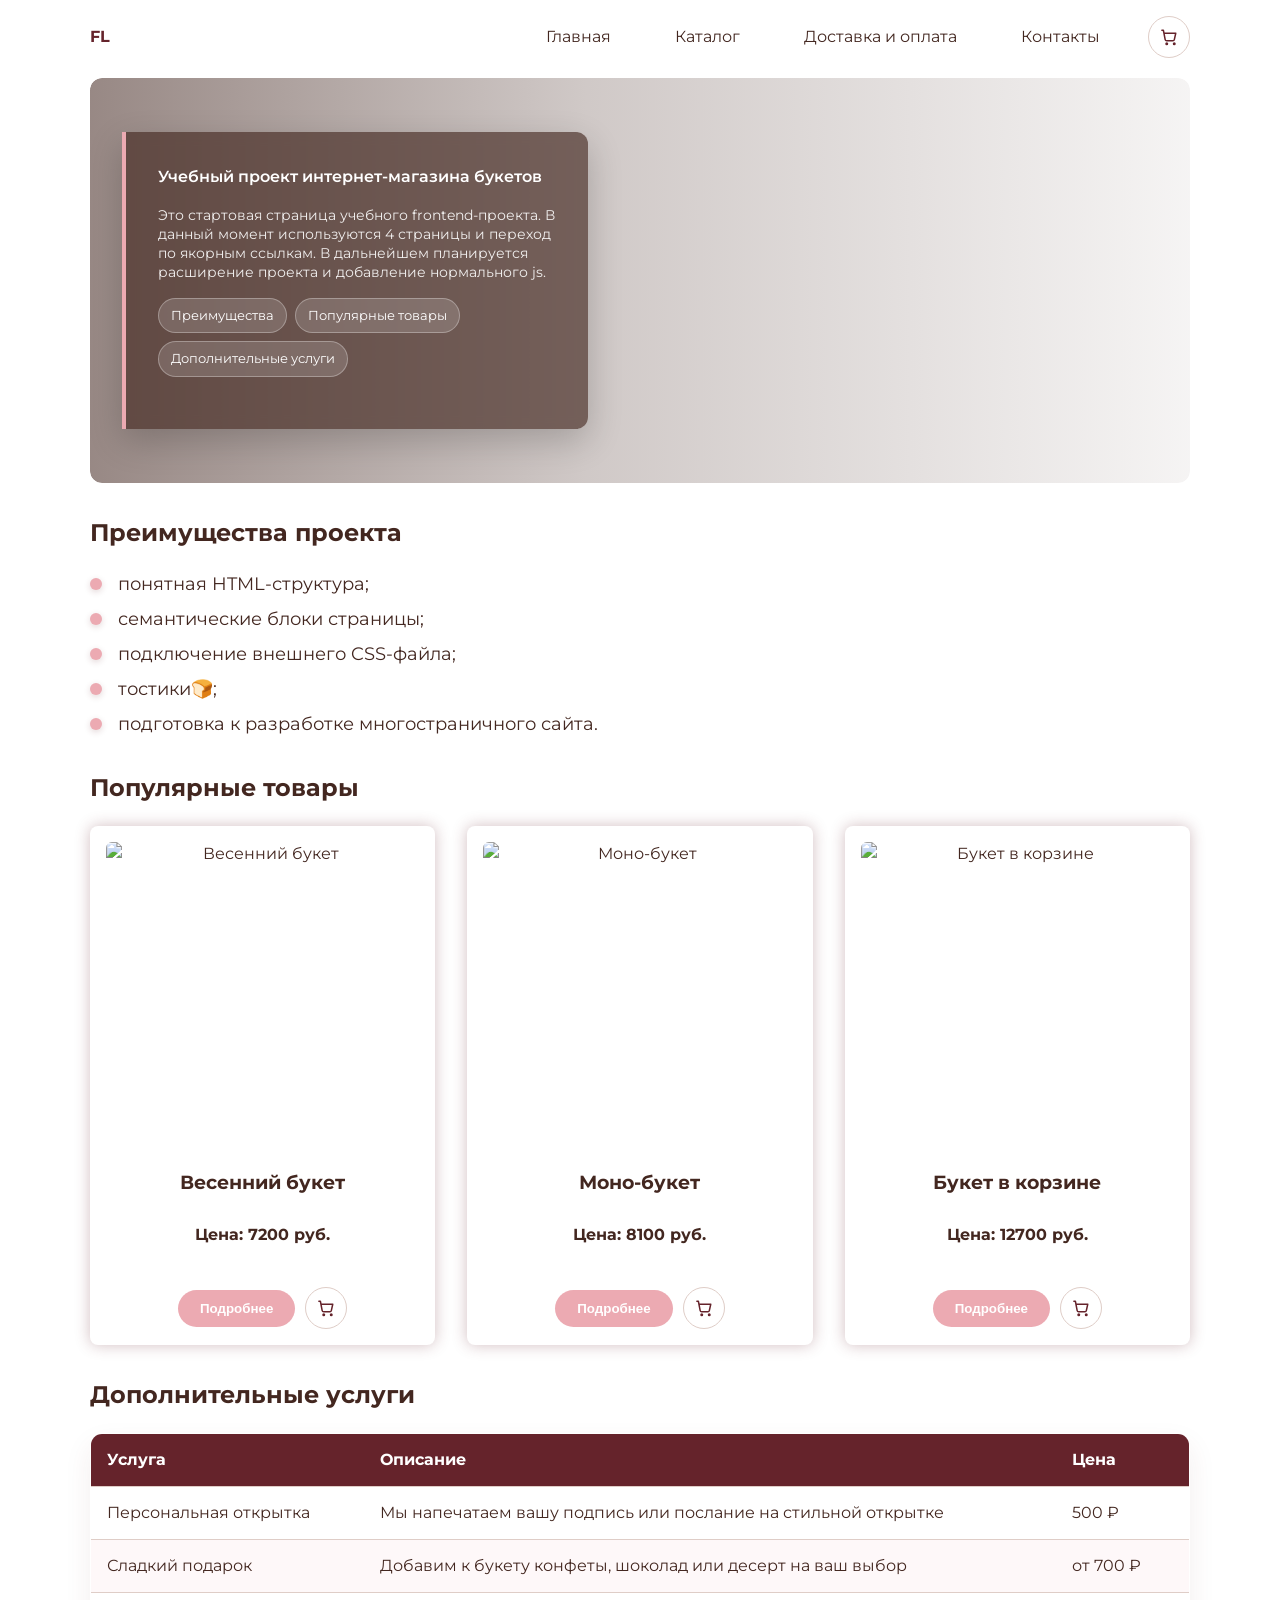
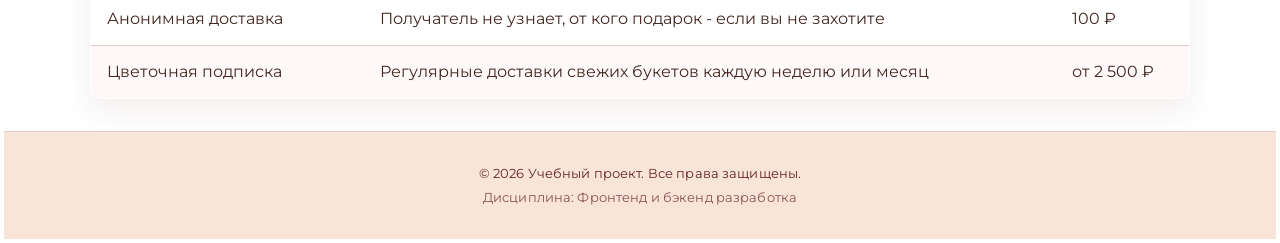
==== index.html @ 97a31118 "основа" ====
<!DOCTYPE html>
<html lang="ru">
  <head>
    <meta charset="UTF-8" />
    <meta name="viewport" content="width=device-width, initial-scale=1.0" />
    <title>Учебный интернет-магазин цветов</title>
    <link href="https://fonts.googleapis.com/css2?family=Montserrat:wght@300;400;700&display=swap" rel="stylesheet" />
    <link rel="stylesheet" href="css/style.css" />
    <link rel="stylesheet" href="css/responsive.css">
    <link rel="icon" href="images/icon.png" type="image/png" />
    <script src="js/main.js" defer></script>
    <meta property="og:type" content="website" />
    <meta property="og:title" content="Учебный интернет-магазин цветов" />
    <meta property="og:description" content="Учебный frontend-проект интернет-магазина цветов." />
    <meta property="og:image" content="https://menvika.github.io/kr1-html-css-shop/images/сatalog.jpg" />
    <meta name="viewport" content="width=device-width, initial-scale=1.0">
  </head>
  <body>
    <svg class="icon-sprite" aria-hidden="true" focusable="false" style="display: none">
      <symbol id="icon-cart" viewBox="0 0 24 24" fill="none" stroke="currentColor" stroke-width="2" stroke-linecap="round" stroke-linejoin="round">
        <circle cx="9" cy="21" r="1"></circle>
        <circle cx="19" cy="21" r="1"></circle>
        <path d="M2.5 3h2l2.4 12.4a2 2 0 0 0 2 1.6h8.2a2 2 0 0 0 2-1.6L21 7H6"></path>
      </symbol>
    </svg>
    <header>
      <div class="site-header">
        <nav class="site-nav" aria-label="Основная навигация">
          <a class="site-logo" href="index.html">FL</a>
          <ul class="site-nav__list">
            <li><a href="index.html">Главная</a></li>
            <li><a href="catalog.html">Каталог</a></li>
            <li><a href="dostav.html">Доставка и оплата</a></li>
            <li><a href="contacts.html">Контакты</a></li>
            <li>
              <button class="cart-button" type="button" id="header-basket" aria-label="Корзина">
                <svg viewBox="0 0 24 24" aria-hidden="true"><use href="#icon-cart"></use></svg>
              </button>
            </li>
          </ul>
        </nav>
      </div>
    </header>
    <main>
      <section class="hero">
        <section class="hero-image">
          <div class="hero-content">
            <div class="hero-desc">
              <h1 class="hero-title">Учебный проект интернет-магазина букетов</h1>
              <p>
                Это стартовая страница учебного frontend-проекта. В данный момент
                используются 4 страницы и переход по якорным ссылкам. В
                дальнейшем планируется расширение проекта и добавление нормального
                js.
              </p>
            </div>

            <nav class="hero-links">
              <ul>
                <li><a href="index.html#advantages">Преимущества</a></li>
                <li><a href="index.html#popular">Популярные товары</a></li>
                <li><a href="index.html#dopoln">Дополнительные услуги</a></li>
              </ul>
            </nav>
          </div>
        </section>
      </section>

      <section class="section" id="advantages">
        <h2>Преимущества проекта</h2>

        <ul class="advantages-list">
          <li>понятная HTML-структура;</li>
          <li>семантические блоки страницы;</li>
          <li>подключение внешнего CSS-файла;</li>
          <li>тостики🍞;</li>
          <li>подготовка к разработке многостраничного сайта.</li>
        </ul>
      </section>

      <section class="section" id="popular">
        <h2>Популярные товары</h2>

        <div class="products-grid">
          <article class="product-card">
            <img src="images/fl1.jpg" class="product-card__image" alt="Весенний букет" />
            <h3>Весенний букет</h3>
            <p class="product-price">Цена: 7200 руб.</p>
            <div class="product-card__actions"> 
              <button class="button product-card__button" type="button" data-product="Весенний букет"> Подробнее </button> 
              <button class="cart-button" type="button" aria-label="Корзина">
                <svg viewBox="0 0 24 24" aria-hidden="true"><use href="#icon-cart"></use></svg>
              </button>
            </div>
          </article>

          <article class="product-card">
            <img src="images/fl2.jpg" class="product-card__image" alt="Моно-букет" />
            <h3>Моно-букет</h3>
            <p class="product-price">Цена: 8100 руб.</p>
            <div class="product-card__actions"> 
              <button class="button product-card__button" type="button" data-product="Моно-букет"> Подробнее </button> 
             <button class="cart-button" type="button" aria-label="Корзина">
                <svg viewBox="0 0 24 24" aria-hidden="true"><use href="#icon-cart"></use></svg>
              </button>
            </div>
          </article>

          <article class="product-card">
            <img src="images/fl3.jpg" class="product-card__image" alt="Букет в корзине" />
            <h3>Букет в корзине</h3>
            <p class="product-price">Цена: 12700 руб.</p>
            <div class="product-card__actions"> 
              <button class="button product-card__button" type="button" data-product="Букет в корзине"> Подробнее </button> 
              <button class="cart-button" type="button" aria-label="Корзина">
                <svg viewBox="0 0 24 24" aria-hidden="true"><use href="#icon-cart"></use></svg>
              </button>
            </div>
          </article>
        </div>
      </section>

      <div class="toast" id="toast" role="status" aria-live="polite">
        <img class="toast__image" src="images/cat_toast1.gif" alt="">
        <span class="toast__text" id="toast-text"></span>
      </div>

      <section id="dopoln" class="section">
        <h2>Дополнительные услуги</h2>

        <table class="services-table">
          <thead>
            <tr>
              <th>Услуга</th>
              <th>Описание</th>
              <th>Цена</th>
            </tr>
          </thead>

          <tbody>
            <tr>
              <td>Персональная открытка</td>
              <td>Мы напечатаем вашу подпись или послание на стильной открытке</td>
              <td>500 ₽</td>
            </tr>

            <tr>
              <td>Сладкий подарок</td>
              <td>Добавим к букету конфеты, шоколад или десерт на ваш выбор</td>
              <td>от 700 ₽</td>
            </tr>

            <tr>
              <td>Анонимная доставка</td>
              <td>Получатель не узнает, от кого подарок - если вы не захотите</td>
              <td>100 ₽</td>
            </tr>

            <tr>
              <td>Цветочная подписка</td>
              <td>Регулярные доставки свежих букетов каждую неделю или месяц</td>
              <td>от 2 500 ₽</td>
            </tr>
          </tbody>
        </table>
      </section>

      <footer>
        <p>&copy; 2026 Учебный проект. Все права защищены.</p>
        <p>Дисциплина: Фронтенд и бэкенд разработка</p>
      </footer>
    </main>
  </body>
</html>
---- css/style.css ----
/* ===============================
   1. Переменные проекта
   =============================== */

:root {
  /* Основные цвета проекта */
  --color-bg: #ffffff;
  --color-text: #432720;
  --color-black: #000000;
  --color-primary: #ecaab2;
  --color-primary-dark: #65232b;
  --color-border: #dfcdc7;
  --color-surface: #ffffff;
  --color-surface-accent: #eef5ff;
  --color-danger: #7e212c;
  --color-success: #4cab60;
  --color-success-bg: #eefaf0;
  --color-white: #ffffff;
  --color-ivory: #f8e5d7;

  /* Отступы */
  --space-xs: 4px;
  --space-sm: 8px;
  --space-md: 16px;
  --space-lg: 24px;
  --space-xl: 32px;

  /* Скругления */
  --radius-sm: 6px;
  --radius-md: 8px;
  --radius-lg: 12px;

  /* Размеры */
  --container-width: 1100px;
  --icon-button-size: 42px;
  --icon-size: 18px;
  --product-image-height: 300px;
  --product-image-height-md: 180px;
  --product-image-height-sm: 160px;
  --toast-image-size: 40px;
  --toast-padding: 10px 20px 10px 10px;
  --gap-sm: 10px;
  --dialog-pop-translate: 10px;
  --shadow-xl: 0 10px 30px rgba(0, 0, 0, 0.2);
}


/* ===============================
   2. Базовые стили
   =============================== */

* {
  box-sizing: border-box;
}

body {
  margin: 0;
  font-family: 'Montserrat', system-ui, -apple-system, 'Segoe UI', Roboto,
    'Helvetica Neue', Arial, sans-serif;
  line-height: 1.5;
  color: var(--color-text);
  background-color: var(--color-bg);
}

html {
  scroll-behavior: smooth;
}


/* ===============================
   3. Общие элементы интерфейса
   =============================== */

a {
  color: var(--color-primary);
}

a:hover {
  color: var(--color-primary-dark);
}

a:focus-visible {
  outline: 2px solid var(--color-primary);
  outline-offset: 3px;
}


/* ===============================
   4. Шапка сайта
   =============================== */

header,
footer {
  padding: var(--space-md);
}

header {
  background-color: var(--color-surface);
}

footer {
  margin-top: var(--space-xl);
  padding: var(--space-xl) var(--space-md);
  background-color: var(--color-ivory);
  border-top: 1px solid var(--color-border);
  text-align: center;
}

footer p {
  margin: 0 0 var(--space-xs);
  font-size: 13px;
  color: var(--color-primary-dark);
  letter-spacing: 0.01em;
}

footer p:last-child {
  margin-bottom: 0;
  opacity: 0.75;
}

.site-header {
  max-width: var(--container-width);
  margin: 0 auto;
}

.site-nav {
  display: flex;
  align-items: center;
  justify-content: space-between;
  gap: var(--space-lg);
}

.site-logo {
  display: inline-flex;
  align-items: center;
  font-weight: bold;
  text-decoration: none;
  color: var(--color-primary-dark);
  float: none;
}

.site-nav__list {
  display: flex;
  flex-wrap: wrap;
  justify-content: flex-end;
  align-items: center;
  gap: var(--space-xl);
  padding: 0;
  margin: 0;
  list-style: none;
}

.site-nav__list a {
  display: inline-block;
  padding: var(--space-sm) var(--space-md);
  color: var(--color-text);
  text-decoration: none;
  border-radius: var(--radius-sm);
}

.site-nav__list a:hover {
  color: var(--color-primary-dark);
  background-color: var(--color-white);
}

.site-nav__list li {
  display: flex;
  align-items: center;
}

.cart-button {
  flex-shrink: 0;
  display: inline-flex;
  align-items: center;
  justify-content: center;
  width: var(--icon-button-size);
  height: var(--icon-button-size);
  padding: 0;
  border: 1px solid var(--color-border);
  border-radius: 50%;
  background-color: var(--color-white);
  color: var(--color-primary-dark);
  cursor: pointer;
  transition: 0.2s;
}

.cart-button svg {
  width: var(--icon-size);
  height: var(--icon-size);
  stroke: currentColor;
  fill: none;
  stroke-width: 2;
  stroke-linecap: round;
  stroke-linejoin: round;
}

.cart-button:hover {
  background-color: var(--color-primary);
  border-color: var(--color-primary);
  color: var(--color-white);
}

.cart-button:focus-visible {
  outline: 2px solid var(--color-primary);
  outline-offset: 3px;
}


/* ===============================
   5. Основной контент
   =============================== */

main {
  padding: var(--space-xs);
}


/* ===============================
   6. Hero-блок с фотографией
   =============================== */

.hero {
  max-width: var(--container-width);
  margin: 0 auto var(--space-xl);
  padding: 0;
  border-radius: var(--radius-lg);
}
.hero-links {
  margin-top: var(--space-md);
}

.hero-image {
  position: relative;
  max-width: var(--container-width);
  min-height: clamp(320px, 45vh, 600px);
  background-image: url('../images/flowers.jpg');
  background-repeat: no-repeat;
  background-position: center;
  background-size: cover;
  border-radius: var(--radius-lg);
  display: flex;
  align-items: center;
  justify-content: flex-start;
  padding: clamp(var(--radius-lg), 4vw, var(--space-xl));
  overflow: hidden;
}

.hero-image::before {
  content: "";
  position: absolute;
  inset: 0;

  background: linear-gradient(
    90deg,
    rgba(67, 39, 32, 0.55) 0%,
    rgba(67, 39, 32, 0.25) 45%,
    rgba(67, 39, 32, 0.05) 100%
  );

  border-radius: var(--radius-lg);
}


/* ===============================
   7. Текст на фотографии
   =============================== */

.hero-content {
  position: relative;
  z-index: 1;
  max-width: clamp(220px, 45%, 560px);
  padding: clamp(var(--radius-lg), 3vw, 32px);
  text-align: left;
  color: var(--color-white);
  background: rgba(67, 39, 32, 0.65);
  backdrop-filter: blur(6px);
  border-left: 4px solid var(--color-primary);
  border-radius: 0 var(--radius-lg) var(--radius-lg) 0;
  box-shadow: 0 var(--radius-lg) 35px rgba(0, 0, 0, 0.2);
}

.hero-content h1 {
  margin: 0 0 16px;
  font-size: 16px;
  line-height: 1.6;
  font-weight: 600;
}

.hero-content p {
  margin: 0 0 20px;
  font-size: 16px;
  line-height: 1.6;
  color: rgba(255, 255, 255, 0.9);
}

.hero-desc p {
  margin: 0;
  line-height: 1.35;
  font-size: clamp(13px, 1.1vw, 15px);
}

.hero-content ul {
  display: flex;
  flex-wrap: wrap;
  gap: 8px;
  padding: 0;
  margin: 0 0 20px;
  list-style: none;
}

.hero-content li {
  margin: 0;
}

.hero-content li a {
  display: inline-block;
  padding: 7px var(--radius-lg);
  color: var(--color-white);
  background: rgba(255, 255, 255, 0.15);
  border: 1px solid rgba(255, 255, 255, 0.3);
  border-radius: 20px;
  text-decoration: none;
  font-size: 13px;
  transition: 0.2s;
}

.hero-content li a:hover {
  background: var(--color-primary);
  color: var(--color-white);
}


/* ===============================
   8. Кнопка
   =============================== */

.button {
  display: inline-block;

  padding: 11px 22px;
  color: var(--color-white);
  background-color: var(--color-primary);
  text-decoration: none;
  border: none;
  border-radius: 20px;
  cursor: pointer;
  font-weight: 600;
  transition: 0.2s;
}

.button:hover {
  background-color: var(--color-primary-dark);
  color: var(--color-white);
}

.button:focus-visible {
  outline: 2px solid var(--color-primary);
  outline-offset: 3px;
}

.button:disabled {
  opacity: 0.6;
  cursor: not-allowed;
}


/* ===============================
   9. Общие разделы
   =============================== */

.section {
  max-width: var(--container-width);
  margin: 0 auto var(--space-xl);
}

.section h2 {
  margin-top: 0;
}

.services-table {
  width: 100%;
  border-collapse: collapse;
  overflow: hidden;
  background-color: var(--color-surface);
  border: 1px solid var(--color-border);
  border-radius: var(--radius-lg);
  box-shadow: 0 var(--radius-lg) 28px rgba(101, 35, 43, 0.08);
}

.services-table th,
.services-table td {
  padding: 14px 16px;
  text-align: left;
  border-bottom: 1px solid var(--color-border);
  vertical-align: top;
}

.services-table thead th {
  background-color: var(--color-primary-dark);
  color: var(--color-white);
  font-weight: 700;
}

.services-table tbody tr:nth-child(even) {
  background-color: rgba(236, 170, 178, 0.08);
}

.services-table tbody tr:hover {
  background-color: rgba(236, 170, 178, 0.14);
}

.services-table tbody tr:last-child td {
  border-bottom: none;
}

.advantages-list {
  list-style: none;
  padding: 0;
  margin: 0;
  font-size: large;
}

.advantages-list li {
  position: relative;
  padding-left: 28px;
  margin-bottom: var(--space-sm);
}

.advantages-list li::before {
  content: "";
  position: absolute;
  left: 0;
  top: 50%;
  transform: translateY(-50%);
  width: var(--radius-lg);
  height: var(--radius-lg);
  border-radius: 50%;
  background: var(--color-primary);
  box-shadow: 0 2px 6px rgba(102, 34, 40, 0.18);
}


/* ===============================
   10. Карточки товаров
   =============================== */

.product-card {
  display: flex;
  flex-direction: column;
  gap: var(--space-sm);
  margin-bottom: 0;
  padding: var(--space-md);
  border-radius: var(--radius-md);
  box-shadow: 0 0 15px #65232b4b;
  background-color: var(--color-bg);
  text-align: center;
}
.product-price {
  font-weight: bold;
  margin-top: auto;
}

.product-card .button {
  margin-top: auto;
  align-self: center;
  text-align: center;
  font-weight: bold;
}


/* ===============================
   11. Сетка товаров
   =============================== */

.products-grid {
  display: grid;
  grid-template-columns: repeat(3, 1fr);
  gap: var(--space-xl);
}

img {
  max-width: 100%;
  height: auto;
  display: block;
}

.product-card img {
  width: 100%;
  height: var(--product-image-height);
  object-fit: cover;
  border-radius: calc(var(--radius-md) - 2px);
}

.catalog-products img,
.catalog-filters img {
  width: 100%;
  height: auto;
  object-fit: cover;
}

.hero-image img {
  width: 100%;
  height: 100%;
  object-fit: cover;
  display: block;
}

@media (max-width: 900px) {
  .product-card img {
    height: var(--product-image-height-md);
  }
}

@media (max-width: 600px) {
  .product-card img {
    height: var(--product-image-height-sm);
  }
  .products-grid {
    grid-template-columns: 1fr;
  }
}

.product-card__actions {
  display: flex;
  align-items: center;
  justify-content: center;
  gap: var(--gap-sm);
  margin-top: var(--space-md);
}

.product-card__actions .button {
  margin: 0;
}

.cart-button.is-added {
  background-color: var(--color-success);
  border-color: var(--color-success);
  color: var(--color-white);
}

/* тостики */
.toast {
  position: fixed;
  right: var(--space-lg);
  bottom: var(--space-lg);
  z-index: 100;
  display: flex;
  align-items: center;
  gap: var(--radius-lg);
  padding: var(--toast-padding);
  border-radius: var(--radius-md);
  background-color: var(--color-primary-dark);
  color: var(--color-white);
  font-size: 14px;
  font-weight: 600;
  box-shadow: var(--shadow-xl);
  opacity: 0;
  visibility: hidden;
  transform: translateY(var(--space-md));
  transition: opacity 0.25s ease, transform 0.25s ease, visibility 0.25s;
}

.toast.is-visible {
  opacity: 1;
  visibility: visible;
  transform: translateY(0);
}

.toast__image {
  flex-shrink: 0;
  width: var(--toast-image-size);
  height: var(--toast-image-size);
  object-fit: cover;
}

/* ===============================
   12. Дополнительный информационный блок
   =============================== */

.aside-info {
  max-width: var(--container-width);
  margin: 0 auto var(--space-xl);
  padding: var(--space-md);
  border-left: 4px solid var(--color-primary);
  background-color: var(--color-surface);
}


/* ===============================
   13. Форма
   =============================== */

.order-dialog,
.product-dialog {
  width: min(100% - 32px, 560px);
  padding: 0;
  border: none;
  position: relative;
  border-radius: var(--radius-lg);
  background: var(--color-bg);
  box-shadow: 0 25px 60px rgba(67, 39, 32, 0.28);
}

.order-dialog::backdrop,
.product-dialog::backdrop {
  background-color: rgba(67, 39, 32, 0.45);
  backdrop-filter: blur(2px);
}

@keyframes dialog-pop {
  from {
    opacity: 0;
    transform: translateY(10px) scale(0.98);
  }
  to {
    opacity: 1;
    transform: translateY(0) scale(1);
  }
}

.product-dialog__body,
.order-dialog__body {
  position: relative;
  padding: var(--space-lg);
}

.product-dialog__image {
  width: 100%;
  height: 260px;
  object-fit: cover;
  border-radius: var(--radius-md);
  margin-bottom: var(--space-md);
}

.product-dialog__content {
  display: grid;
  gap: var(--space-sm);
}

.dialog-eyebrow {
  margin: 0;
  font-size: var(--radius-lg);
  font-weight: 700;
  letter-spacing: 0.08em;
  text-transform: uppercase;
  color: var(--color-primary-dark);
}

.product-dialog__content h2,
.order-dialog__body h2 {
  margin: 4px 0 0;
}

.product-dialog__content p {
  margin: 0;
}

.order-dialog__lead {
  margin: 8px 0 20px;
  color: var(--color-text);
  font-size: 14px;
}

.product-dialog__meta {
  display: flex;
  align-items: center;
  justify-content: space-between;
  gap: var(--space-md);
  margin-top: var(--space-sm);
}

.dialog-close {
  position: absolute;
  top: var(--radius-lg);
  right: var(--radius-lg);
  width: 34px;
  height: 34px;
  border: none;
  border-radius: 50%;
  background: rgba(101, 35, 43, 0.08);
  color: var(--color-primary-dark);
  font-size: 1.5rem;
  line-height: 1;
  cursor: pointer;
  transition: 0.2s;
}

.dialog-close:hover {
  background: var(--color-primary);
  color: var(--color-white);
}

.dialog-close:focus-visible {
  outline: 2px solid var(--color-primary);
  outline-offset: 3px;
}

.form-field {
  margin-bottom: var(--space-md);
}

.form-field label {
  display: block;
  margin-bottom: var(--space-xs);
}

.form-field input,
.form-field select,
.form-field textarea {
  width: 100%;
  padding: 10px var(--radius-lg);
  border: 1px solid var(--color-border);
  border-radius: var(--radius-sm);
  font: inherit;
}

.form-field input[type="checkbox"] {
  width: auto;
}

.form-field small {
  display: block;
  margin-top: var(--space-xs);
  color: var(--color-text);
}


/* ===============================
   14. Состояния формы
   =============================== */

.form-field input:hover,
.form-field select:hover,
.form-field textarea:hover {
  border-color: var(--color-primary);
}

.form-field input:focus-visible,
.form-field select:focus-visible,
.form-field textarea:focus-visible,
.form-actions button:focus-visible {
  outline: 2px solid var(--color-primary);
  outline-offset: 3px;
}

[aria-invalid="true"] {
  border-color: var(--color-danger);
}


/* ===============================
   15. Кнопки формы
   =============================== */

.form-actions {
  display: flex;
  gap: var(--radius-lg);
  margin-top: 20px;
}

.form-actions .button {
  width: 100%;
  padding: 13px 22px;
  text-align: center;
}


/* ===============================
   16. Список контактов
   =============================== */

.contact-list {
  list-style: none;
  margin: var(--space-lg) 0 0;
  padding: 0;
  display: grid;
  grid-template-columns: repeat(2, 1fr);
  gap: var(--space-md);
}

.contact-list li {
  padding: var(--space-md);
  border: 1px solid var(--color-border);
  border-radius: var(--radius-md);
  background-color: var(--color-surface);
}

.contact-list__label {
  display: block;
  margin-bottom: 4px;
  font-size: var(--radius-lg);
  font-weight: 700;
  letter-spacing: 0.04em;
  text-transform: uppercase;
  color: var(--color-primary-dark);
}

.contact-list a {
  color: var(--color-text);
  text-decoration: none;
}

.contact-list a:hover {
  color: var(--color-primary-dark);
  text-decoration: underline;
}

@media (max-width: 600px) {
  .contact-list {
    grid-template-columns: 1fr;
  }
}


/* ===============================
   17. Хлебные крошки
   =============================== */

.breadcrumbs {
  max-width: var(--container-width);
  margin: 0 auto var(--space-md);
  font-size: 14px;
  color: var(--color-text);
}

.breadcrumbs a {
  color: var(--color-primary);
}

.breadcrumbs__separator {
  margin: 0 6px;
  color: var(--color-text);
}

.breadcrumbs__current,
.breadcrumbs__product {
  color: var(--color-primary-dark);
  font-weight: 700;
}

.product-card--selected {
  border: 2px solid var(--color-primary);
  box-shadow: 0 0 0 4px rgba(236, 170, 178, 0.18), 0 0 15px rgba(101, 35, 43, 0.16);
}


/* ===============================
   18. Каталог
   =============================== */

.catalog-layout {
  max-width: var(--container-width);
  margin: 0 auto var(--space-xl);
  display: grid;
  grid-template-columns: 260px 1fr;
  grid-template-areas: "filters products";
  gap: var(--space-lg);
}

.catalog-filters {
  grid-area: filters;
  padding: var(--space-md);
  border: 1px solid var(--color-border);
  border-radius: var(--radius-md);
  background-color: var(--color-surface);
}

.catalog-products {
  grid-area: products;
}


/* ===============================
   19. Фильтры каталога
   =============================== */

.filters-form {
  display: grid;
  gap: var(--space-md);
}

.filters-form fieldset {
  margin: 0;
  padding: var(--space-md);

  border: 1px solid var(--color-border);
  border-radius: var(--radius-sm);
}

.filters-form legend {
  font-weight: 700;
}

.filters-form label {
  display: block;
  margin-bottom: var(--space-sm);
}

.filters-form input[type="number"] {
  width: 100%;
  padding: 8px 10px;
  border: 1px solid var(--color-border);
  border-radius: var(--radius-sm);
  font: inherit;
}


/* ===============================
   20. Якорные ссылки
   =============================== */

:target {
  outline: 2px dashed var(--color-primary);
  outline-offset: 4px;
}

/* ===============================
   21. Доставка и оплата
   =============================== */

.info-grid {
  display: grid;
  grid-template-columns: repeat(3, 1fr);
  gap: var(--space-lg);
  margin-top: var(--space-lg);
}

.info-card {
  padding: var(--space-lg);
  border: 1px solid var(--color-border);
  border-radius: var(--radius-lg);
  background-color: var(--color-surface);
}

.info-card h3 {
  margin-top: 0;
  margin-bottom: var(--space-sm);
}

.info-card p {
  margin: 0;
  color: var(--color-text);
}

.info-card__price {
  display: block;
  margin-top: var(--space-sm);
  font-weight: 700;
  color: var(--color-primary-dark);
}

.payment-methods {
  list-style: none;
  margin: var(--space-lg) 0 0;
  padding: 0;
  display: grid;
  grid-template-columns: repeat(2, 1fr);
  gap: var(--space-md);
}

.payment-methods li {
  display: flex;
  align-items: flex-start;
  gap: var(--space-sm);
  padding: var(--space-md);
  border: 1px solid var(--color-border);
  border-radius: var(--radius-md);
  background-color: var(--color-surface);
}

.payment-methods svg {
  flex-shrink: 0;
  width: 24px;
  height: 24px;
  margin-top: 2px;
  color: var(--color-primary-dark);
}

.payment-methods h3 {
  margin: 0 0 4px;
  font-size: 16px;
}

.payment-methods p {
  margin: 0;
  font-size: 14px;
  color: var(--color-text);
}
/* вопросы*/
.faq-list {
  margin-top: var(--space-lg);
  display: grid;
  gap: var(--space-sm);
}

.faq-item {
  border: 1px solid var(--color-border);
  border-radius: var(--radius-md);
  background-color: var(--color-surface);
  overflow: hidden;
}

.faq-item summary {
  cursor: pointer;
  padding: var(--space-md);
  font-weight: 600;
  list-style: none;
  display: flex;
  align-items: center;
  justify-content: space-between;
}

.faq-item summary::-webkit-details-marker {
  display: none;
}

.faq-item summary::after {
  content: "+";
  font-size: 20px;
  color: var(--color-primary-dark);
  margin-left: var(--space-md);
}

.faq-item[open] summary::after {
  content: "\2212";
}

.faq-item p {
  margin: 0;
  padding: 0 var(--space-md) var(--space-md);
  color: var(--color-text);
}

@media (max-width: 700px) {
  .info-grid {
    grid-template-columns: 1fr;
  }

  .payment-methods {
    grid-template-columns: 1fr;
  }
}

/* ===============================
   22. Контакты
   =============================== */

.open-order-dialog button {
   margin-left: var(--space-xl);
   }

.success-message {
  position: absolute;
  top: 50%;
  left: 50%;
  transform: translate(-50%, -50%);
  z-index: 10;
  width: 80%;
  padding: 24px;
  text-align: center;
  background-color: var(--color-white);
  color: var(--color-primary-dark);
  border: 2px solid var(--color-primary);
  border-radius: var(--radius-lg);
  box-shadow: 0 10px 30px rgba(0, 0, 0, 0.2);
}

.success-message strong {
  display: block;
  margin-bottom: var(--radius-lg);
  color: var(--color-primary-dark);
  font-size: 24px;
}

.success-message p {
  margin: 0;
  font-size: 16px;
  color: var(--color-text);
}
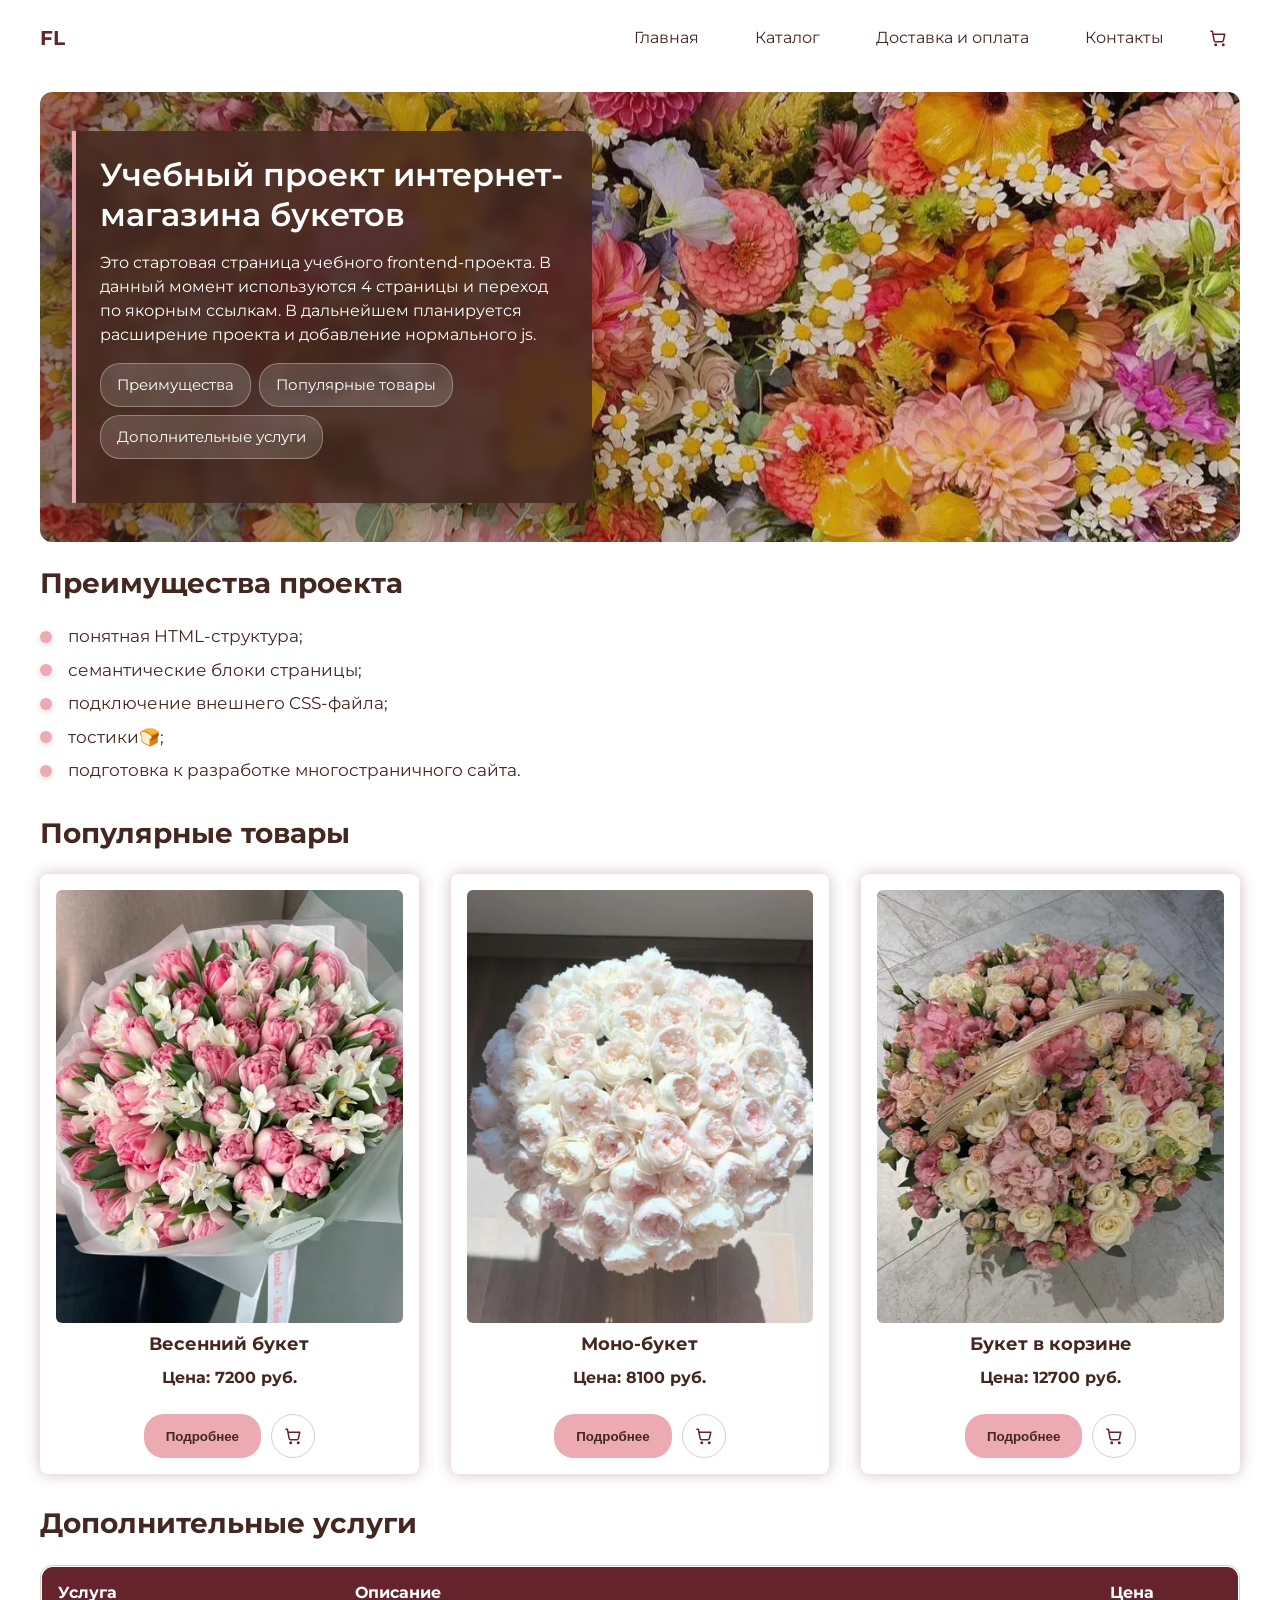
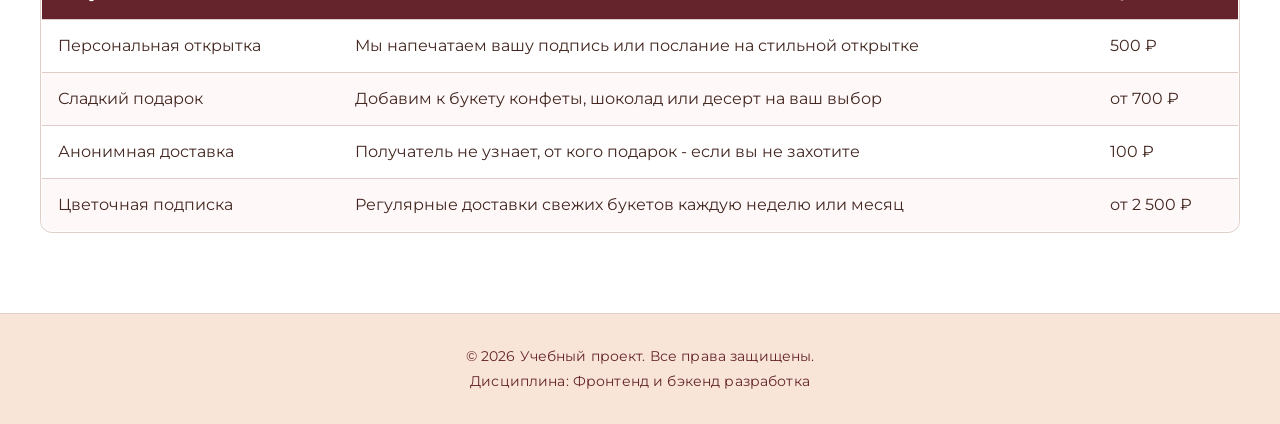
==== commit b3da8673: "pr3" ====
--- a/index.html
+++ b/index.html
@@ -4,7 +4,12 @@
     <meta charset="UTF-8" />
     <meta name="viewport" content="width=device-width, initial-scale=1.0" />
     <title>Учебный интернет-магазин цветов</title>
-    <link href="https://fonts.googleapis.com/css2?family=Montserrat:wght@300;400;700&display=swap" rel="stylesheet" />
+    <link rel="preconnect" href="https://fonts.googleapis.com">
+    <link rel="preconnect" href="https://fonts.gstatic.com" crossorigin>
+    <link rel="preload" as="style" href="https://fonts.googleapis.com/css2?family=Montserrat:wght@300;400;700&display=swap" onload="this.onload=null;this.rel='stylesheet'">
+    <noscript><link rel="stylesheet" href="https://fonts.googleapis.com/css2?family=Montserrat:wght@300;400;700&display=swap"></noscript>
+    <link rel="preload" as="image" href="images/hero-640.webp" type="image/webp" media="(max-width: 767px)" fetchpriority="high" />
+    <link rel="preload" as="image" href="images/hero-1200.webp" type="image/webp" media="(min-width: 768px)" fetchpriority="high" />
     <link rel="stylesheet" href="css/style.css" />
     <link rel="stylesheet" href="css/responsive.css">
     <link rel="icon" href="images/icon.png" type="image/png" />
@@ -12,10 +17,10 @@
     <meta property="og:type" content="website" />
     <meta property="og:title" content="Учебный интернет-магазин цветов" />
     <meta property="og:description" content="Учебный frontend-проект интернет-магазина цветов." />
-    <meta property="og:image" content="https://menvika.github.io/kr1-html-css-shop/images/сatalog.jpg" />
-    <meta name="viewport" content="width=device-width, initial-scale=1.0">
-  </head>
+    <meta property="og:image" content="https://menvika.github.io/kr3-responsive-shop/images/hero-1200.jpg">
+</head>
   <body>
+  <a class="skip-link" href="#main">Перейти к основному содержимому</a>
     <svg class="icon-sprite" aria-hidden="true" focusable="false" style="display: none">
       <symbol id="icon-cart" viewBox="0 0 24 24" fill="none" stroke="currentColor" stroke-width="2" stroke-linecap="round" stroke-linejoin="round">
         <circle cx="9" cy="21" r="1"></circle>
@@ -24,24 +29,26 @@
       </symbol>
     </svg>
     <header>
-      <div class="site-header">
-        <nav class="site-nav" aria-label="Основная навигация">
-          <a class="site-logo" href="index.html">FL</a>
-          <ul class="site-nav__list">
-            <li><a href="index.html">Главная</a></li>
+    <div class="site-header">
+      <nav class="site-nav" aria-label="Основная навигация">
+        <a class="site-logo" href="index.html" aria-label="FL — на главную">FL</a>
+        <button class="nav-toggle" type="button" aria-expanded="false" aria-controls="site-menu" hidden>
+          <span class="nav-toggle__bars" aria-hidden="true"></span>
+          <span>Меню</span>
+        </button>
+        <ul class="site-nav__list" id="site-menu">
+            <li><a href="index.html" aria-current="page">Главная</a></li>
             <li><a href="catalog.html">Каталог</a></li>
             <li><a href="dostav.html">Доставка и оплата</a></li>
             <li><a href="contacts.html">Контакты</a></li>
-            <li>
-              <button class="cart-button" type="button" id="header-basket" aria-label="Корзина">
-                <svg viewBox="0 0 24 24" aria-hidden="true"><use href="#icon-cart"></use></svg>
-              </button>
-            </li>
-          </ul>
-        </nav>
-      </div>
-    </header>
-    <main>
+        </ul>
+        <button class="cart-button cart-button--header" type="button" id="header-basket" aria-label="Корзина">
+          <svg viewBox="0 0 24 24" aria-hidden="true"><use href="#icon-cart"></use></svg>
+        </button>
+      </nav>
+    </div>
+  </header>
+    <main id="main" tabindex="-1">
       <section class="hero">
         <section class="hero-image">
           <div class="hero-content">
@@ -83,36 +90,45 @@
 
         <div class="products-grid">
           <article class="product-card">
-            <img src="images/fl1.jpg" class="product-card__image" alt="Весенний букет" />
+            <picture>
+              <source type="image/webp" srcset="images/fl1-400.webp 400w, images/fl1-640.webp 640w, images/fl1-654.webp 654w" sizes="(max-width: 599px) calc(100vw - 64px), (max-width: 899px) 45vw, 330px">
+              <img src="images/fl1-640.jpg" srcset="images/fl1-400.jpg 400w, images/fl1-640.jpg 640w, images/fl1-654.jpg 654w" sizes="(max-width: 599px) calc(100vw - 64px), (max-width: 899px) 45vw, 330px" class="product-card__image" alt="Весенний букет" width="654" height="872" loading="lazy">
+            </picture>
             <h3>Весенний букет</h3>
             <p class="product-price">Цена: 7200 руб.</p>
             <div class="product-card__actions"> 
-              <button class="button product-card__button" type="button" data-product="Весенний букет"> Подробнее </button> 
-              <button class="cart-button" type="button" aria-label="Корзина">
+              <button class="button product-card__button" aria-label="Подробнее: Весенний букет" type="button" data-product="Весенний букет"> Подробнее </button> 
+              <button class="cart-button" type="button" aria-label="Добавить в корзину: Весенний букет">
                 <svg viewBox="0 0 24 24" aria-hidden="true"><use href="#icon-cart"></use></svg>
               </button>
             </div>
           </article>
 
           <article class="product-card">
-            <img src="images/fl2.jpg" class="product-card__image" alt="Моно-букет" />
+            <picture>
+              <source type="image/webp" srcset="images/fl2-400.webp 400w, images/fl2-640.webp 640w, images/fl2-960.webp 960w, images/fl2-1052.webp 1052w" sizes="(max-width: 599px) calc(100vw - 64px), (max-width: 899px) 45vw, 330px">
+              <img src="images/fl2-640.jpg" srcset="images/fl2-400.jpg 400w, images/fl2-640.jpg 640w, images/fl2-960.jpg 960w, images/fl2-1052.jpg 1052w" sizes="(max-width: 599px) calc(100vw - 64px), (max-width: 899px) 45vw, 330px" class="product-card__image" alt="Моно-букет" width="1052" height="1402" loading="lazy">
+            </picture>
             <h3>Моно-букет</h3>
             <p class="product-price">Цена: 8100 руб.</p>
             <div class="product-card__actions"> 
-              <button class="button product-card__button" type="button" data-product="Моно-букет"> Подробнее </button> 
-             <button class="cart-button" type="button" aria-label="Корзина">
+              <button class="button product-card__button" aria-label="Подробнее: Моно-букет" type="button" data-product="Моно-букет"> Подробнее </button> 
+             <button class="cart-button" type="button" aria-label="Добавить в корзину: Моно-букет">
                 <svg viewBox="0 0 24 24" aria-hidden="true"><use href="#icon-cart"></use></svg>
               </button>
             </div>
           </article>
 
           <article class="product-card">
-            <img src="images/fl3.jpg" class="product-card__image" alt="Букет в корзине" />
+            <picture>
+              <source type="image/webp" srcset="images/fl3-400.webp 400w, images/fl3-640.webp 640w, images/fl3-900.webp 900w" sizes="(max-width: 599px) calc(100vw - 64px), (max-width: 899px) 45vw, 330px">
+              <img src="images/fl3-640.jpg" srcset="images/fl3-400.jpg 400w, images/fl3-640.jpg 640w, images/fl3-900.jpg 900w" sizes="(max-width: 599px) calc(100vw - 64px), (max-width: 899px) 45vw, 330px" class="product-card__image" alt="Букет в корзине" width="900" height="1200" loading="lazy">
+            </picture>
             <h3>Букет в корзине</h3>
             <p class="product-price">Цена: 12700 руб.</p>
             <div class="product-card__actions"> 
-              <button class="button product-card__button" type="button" data-product="Букет в корзине"> Подробнее </button> 
-              <button class="cart-button" type="button" aria-label="Корзина">
+              <button class="button product-card__button" aria-label="Подробнее: Букет в корзине" type="button" data-product="Букет в корзине"> Подробнее </button> 
+              <button class="cart-button" type="button" aria-label="Добавить в корзину: Букет в корзине">
                 <svg viewBox="0 0 24 24" aria-hidden="true"><use href="#icon-cart"></use></svg>
               </button>
             </div>
@@ -121,54 +137,56 @@
       </section>
 
       <div class="toast" id="toast" role="status" aria-live="polite">
-        <img class="toast__image" src="images/cat_toast1.gif" alt="">
+        <img class="toast__image" data-src="images/cat_toast1.gif" alt="">
         <span class="toast__text" id="toast-text"></span>
       </div>
 
       <section id="dopoln" class="section">
         <h2>Дополнительные услуги</h2>
 
-        <table class="services-table">
-          <thead>
-            <tr>
-              <th>Услуга</th>
-              <th>Описание</th>
-              <th>Цена</th>
+        <div class="table-wrapper">
+          <table class="services-table" role="table">
+          <thead role="rowgroup">
+            <tr role="row">
+              <th role="columnheader" scope="col">Услуга</th>
+              <th role="columnheader" scope="col">Описание</th>
+              <th role="columnheader" scope="col">Цена</th>
             </tr>
           </thead>
 
-          <tbody>
-            <tr>
-              <td>Персональная открытка</td>
-              <td>Мы напечатаем вашу подпись или послание на стильной открытке</td>
-              <td>500 ₽</td>
+          <tbody role="rowgroup">
+            <tr role="row">
+              <td role="cell" data-label="Услуга">Персональная открытка</td>
+              <td role="cell" data-label="Описание">Мы напечатаем вашу подпись или послание на стильной открытке</td>
+              <td role="cell" data-label="Цена">500 ₽</td>
             </tr>
 
-            <tr>
-              <td>Сладкий подарок</td>
-              <td>Добавим к букету конфеты, шоколад или десерт на ваш выбор</td>
-              <td>от 700 ₽</td>
+            <tr role="row">
+              <td role="cell" data-label="Услуга">Сладкий подарок</td>
+              <td role="cell" data-label="Описание">Добавим к букету конфеты, шоколад или десерт на ваш выбор</td>
+              <td role="cell" data-label="Цена">от 700 ₽</td>
             </tr>
 
-            <tr>
-              <td>Анонимная доставка</td>
-              <td>Получатель не узнает, от кого подарок - если вы не захотите</td>
-              <td>100 ₽</td>
+            <tr role="row">
+              <td role="cell" data-label="Услуга">Анонимная доставка</td>
+              <td role="cell" data-label="Описание">Получатель не узнает, от кого подарок - если вы не захотите</td>
+              <td role="cell" data-label="Цена">100 ₽</td>
             </tr>
 
-            <tr>
-              <td>Цветочная подписка</td>
-              <td>Регулярные доставки свежих букетов каждую неделю или месяц</td>
-              <td>от 2 500 ₽</td>
+            <tr role="row">
+              <td role="cell" data-label="Услуга">Цветочная подписка</td>
+              <td role="cell" data-label="Описание">Регулярные доставки свежих букетов каждую неделю или месяц</td>
+              <td role="cell" data-label="Цена">от 2 500 ₽</td>
             </tr>
           </tbody>
         </table>
+        </div>
       </section>
+    </main>
 
-      <footer>
-        <p>&copy; 2026 Учебный проект. Все права защищены.</p>
-        <p>Дисциплина: Фронтенд и бэкенд разработка</p>
-      </footer>
-    </main>
+  <footer>
+    <p>&copy; 2026 Учебный проект. Все права защищены.</p>
+    <p>Дисциплина: Фронтенд и бэкенд разработка</p>
+  </footer>
   </body>
 </html>
--- a/css/responsive.css
+++ b/css/responsive.css
@@ -0,0 +1,1306 @@
+/* ==========================================================
+   responsive.css — адаптивные стили и доступность (КР №3)
+
+   Подключается ПОСЛЕ style.css, поэтому может переопределять
+   базовые правила. Подход Mobile First: сначала стили для
+   узкого экрана (360px), затем расширения через min-width.
+
+   Контрольные точки:
+     600px  — крупный телефон / маленький планшет
+     768px  — планшет
+     1024px — небольшой desktop
+     1280px — широкий desktop
+
+   Содержание:
+     1. Токены, доступность и вспомогательные классы
+     2. Адаптивные изображения
+     3. Шапка и навигация
+     4. Основной контент и hero-блок
+     5. Сетка карточек товаров
+     6. Каталог и боковой фильтр
+     7. Страница товара
+     8. Таблицы
+     9. Формы
+    10. Модальные окна и тост
+    11. Контакты, доставка, подвал
+    12. Предпочтения пользователя (motion, forced colors)
+   ========================================================== */
+
+
+/* ===============================
+   1. Токены, доступность, утилиты
+   =============================== */
+
+:root {
+  /* Контрастные цвета (WCAG AA): замена бледно-розового для текста и кнопок */
+  --color-link: #8a2d3b;          /* 8.3:1 на белом */
+  --color-link-hover: #65232b;    /* 11.5:1 на белом */
+  --color-btn: #ecaab2;           /* фирменный розовый фон кнопок, как в КР1 */
+  --color-btn-text: #432720;      /* тёмный текст на розовом: контраст 7.1:1 */
+  --color-action: #8a2d3b;        /* акцентные элементы (рамки, чекбоксы) */
+  --color-action-hover: #65232b;
+  --color-focus: #65232b;
+  --color-success-strong: #1f7a3a; /* 5.4:1 с белым текстом */
+  --tap-size: 44px;               /* минимальная зона нажатия */
+  --gutter: 16px;                 /* боковые поля на мобильном */
+}
+
+html {
+  -webkit-text-size-adjust: 100%;
+  text-size-adjust: 100%;
+}
+
+body {
+  /* Длинные слова и e-mail не растягивают страницу */
+  overflow-wrap: break-word;
+  min-width: 320px;
+}
+
+/* Видимый фокус для ВСЕХ интерактивных элементов */
+:focus-visible {
+  outline: 3px solid var(--color-focus);
+  outline-offset: 3px;
+}
+
+/* Перекрываем более слабые правила из style.css */
+a:focus-visible,
+.button:focus-visible,
+.cart-button:focus-visible,
+.dialog-close:focus-visible,
+.form-field input:focus-visible,
+.form-field select:focus-visible,
+.form-field textarea:focus-visible,
+.form-actions button:focus-visible {
+  outline: 3px solid var(--color-focus);
+  outline-offset: 3px;
+}
+
+/* На тёмных подложках фокус светлый */
+.hero-content a:focus-visible,
+.toast :focus-visible {
+  outline-color: #ffffff;
+}
+
+/* Ссылки: тёмный цвет вместо бледно-розового (контраст) */
+a {
+  color: var(--color-link);
+}
+
+a:hover {
+  color: var(--color-link-hover);
+}
+
+/* Класс для скрытия текста визуально, но не для скринридеров */
+.visually-hidden {
+  position: absolute;
+  width: 1px;
+  height: 1px;
+  margin: -1px;
+  padding: 0;
+  overflow: hidden;
+  clip: rect(0 0 0 0);
+  clip-path: inset(50%);
+  white-space: nowrap;
+  border: 0;
+}
+
+[hidden] {
+  display: none !important;
+}
+
+/* Ссылка пропуска к основному содержимому */
+.skip-link {
+  position: absolute;
+  top: 0;
+  left: var(--gutter);
+  z-index: 200;
+  padding: 12px 16px;
+  color: #ffffff;
+  background-color: var(--color-action-hover);
+  border-radius: 0 0 var(--radius-md) var(--radius-md);
+  font-weight: 700;
+  text-decoration: none;
+  transform: translateY(-120%);
+  transition: transform 0.2s;
+}
+
+.skip-link:focus {
+  transform: translateY(0);
+  color: #ffffff;
+}
+
+main:focus,
+main:target {
+  outline: none;
+}
+
+/* Кнопки: контрастный фон + достаточный размер для касания */
+.button {
+  display: inline-flex;
+  align-items: center;
+  justify-content: center;
+  min-height: var(--tap-size);
+  color: var(--color-btn-text);
+  background-color: var(--color-btn);
+  text-decoration: none;
+}
+
+.button:hover,
+.button:focus-visible {
+  color: #ffffff;
+  background-color: var(--color-action-hover);
+}
+
+.button--outline {
+  color: var(--color-link);
+  background-color: transparent;
+  border: 2px solid var(--color-action);
+}
+
+.button--outline:hover {
+  color: #ffffff;
+}
+
+.cart-button {
+  width: var(--tap-size);
+  height: var(--tap-size);
+}
+
+.cart-button:hover {
+  color: var(--color-btn-text);
+  background-color: var(--color-btn);
+  border-color: var(--color-btn);
+}
+
+.cart-button.is-added {
+  background-color: var(--color-success-strong);
+  border-color: var(--color-success-strong);
+}
+
+.dialog-close {
+  width: var(--tap-size);
+  height: var(--tap-size);
+  top: 8px;
+  right: 8px;
+}
+
+.dialog-close:hover {
+  color: var(--color-btn-text);
+  background-color: var(--color-btn);
+}
+
+/* Хлебные крошки */
+.breadcrumbs a {
+  color: var(--color-link);
+}
+
+.breadcrumbs [aria-current="page"] {
+  color: var(--color-primary-dark);
+  font-weight: 700;
+}
+
+
+/* ===============================
+   2. Адаптивные изображения
+   =============================== */
+
+img,
+video,
+picture {
+  max-width: 100%;
+}
+
+img,
+video {
+  height: auto;
+}
+
+picture {
+  display: block;
+}
+
+/* Фото в карточках: фиксированное соотношение сторон вместо жёстких px */
+.product-card img {
+  width: 100%;
+  height: auto;
+  aspect-ratio: 4 / 3;
+  object-fit: cover;
+}
+
+/* Hero-фон: на мобильном лёгкий файл, на планшете и выше — крупный */
+.hero-image {
+  background-image: url("../images/hero-640.jpg");
+  background-image: image-set(
+    url("../images/hero-640.webp") type("image/webp"),
+    url("../images/hero-640.jpg") type("image/jpeg")
+  );
+}
+
+
+/* ===============================
+   3. Шапка и навигация (Flexbox)
+   =============================== */
+
+header {
+  padding: var(--space-sm) var(--gutter);
+}
+
+.site-nav {
+  display: flex;
+  flex-wrap: wrap;
+  align-items: center;
+  gap: var(--space-sm);
+}
+
+.site-logo {
+  margin-right: auto;
+  min-height: var(--tap-size);
+  font-size: 1.25rem;
+}
+
+/* Мобильный порядок: логотип — корзина — бургер — меню на всю ширину */
+.cart-button--header {
+  order: 1;
+  border-color: transparent;
+  background-color: transparent;
+}
+
+.cart-button--header:hover {
+  border-color: var(--color-btn);
+  background-color: var(--color-btn);
+}
+
+.nav-toggle {
+  order: 2;
+  display: inline-flex;
+  align-items: center;
+  gap: var(--space-sm);
+  min-height: var(--tap-size);
+  padding: 0 var(--space-md);
+  color: var(--color-primary-dark);
+  background-color: transparent;
+  border: 0;
+  border-radius: var(--radius-md);
+  font: inherit;
+  font-weight: 600;
+  cursor: pointer;
+}
+
+.nav-toggle__bars,
+.nav-toggle__bars::before,
+.nav-toggle__bars::after {
+  display: block;
+  width: 18px;
+  height: 2px;
+  background-color: currentColor;
+  border-radius: 2px;
+  transition: transform 0.2s, opacity 0.2s;
+}
+
+.nav-toggle__bars {
+  position: relative;
+}
+
+.nav-toggle__bars::before,
+.nav-toggle__bars::after {
+  content: "";
+  position: absolute;
+  left: 0;
+}
+
+.nav-toggle__bars::before {
+  top: -6px;
+}
+
+.nav-toggle__bars::after {
+  top: 6px;
+}
+
+.nav-toggle[aria-expanded="true"] .nav-toggle__bars {
+  background-color: transparent;
+}
+
+.nav-toggle[aria-expanded="true"] .nav-toggle__bars::before {
+  transform: translateY(6px) rotate(45deg);
+}
+
+.nav-toggle[aria-expanded="true"] .nav-toggle__bars::after {
+  transform: translateY(-6px) rotate(-45deg);
+}
+
+.site-nav__list {
+  order: 3;
+  flex: 1 0 100%;
+  flex-direction: column;
+  align-items: stretch;
+  justify-content: flex-start;
+  gap: 2px;
+  padding: var(--space-sm) 0 0;
+  border-top: 0;
+}
+
+/* Меню сворачивается только если работает JavaScript (.is-collapsible) */
+.site-nav.is-collapsible .site-nav__list {
+  display: none;
+}
+
+.site-nav.is-collapsible.is-open .site-nav__list {
+  display: flex;
+}
+
+.site-nav__list li {
+  display: block;
+}
+
+.site-nav__list a {
+  display: flex;
+  align-items: center;
+  min-height: var(--tap-size);
+  padding: var(--space-sm) var(--space-md);
+}
+
+/* Планшет и выше: горизонтальное меню, бургер скрыт */
+@media (min-width: 768px) {
+  header {
+    padding: var(--space-md) var(--gutter);
+  }
+
+  .site-nav {
+    flex-wrap: nowrap;
+    gap: var(--space-md);
+  }
+
+  .site-logo {
+    margin-right: 0;
+  }
+
+  .nav-toggle {
+    display: none;
+  }
+
+  .cart-button--header {
+    order: 3;
+  }
+
+  .site-nav__list,
+  .site-nav.is-collapsible .site-nav__list {
+    order: 2;
+    display: flex;
+    flex: 1 1 auto;
+    flex-direction: row;
+    flex-wrap: wrap;
+    justify-content: flex-end;
+    gap: var(--space-xs);
+    padding: 0;
+    border-top: 0;
+  }
+
+  .site-nav__list a {
+    display: inline-flex;
+    padding: var(--space-sm) var(--space-md);
+  }
+}
+
+@media (min-width: 1024px) {
+  .site-nav__list,
+  .site-nav.is-collapsible .site-nav__list {
+    gap: var(--space-lg);
+  }
+}
+
+
+/* ===============================
+   4. Основной контент и hero-блок
+   =============================== */
+
+main {
+  padding: var(--space-md) var(--gutter);
+}
+
+.hero {
+  margin-bottom: var(--space-lg);
+}
+
+.hero-image {
+  min-height: 0;
+  padding: var(--space-md);
+  align-items: flex-end;
+}
+
+/* Мобильный hero: текст на всю ширину, заметная высота фото сверху */
+.hero-content {
+  max-width: 100%;
+  padding: var(--space-md);
+  margin-top: 140px;
+}
+
+.hero-content h1 {
+  font-size: clamp(1.375rem, 5.5vw, 1.75rem);
+  line-height: 1.25;
+}
+
+.hero-desc p {
+  font-size: 1rem;
+  line-height: 1.5;
+}
+
+.hero-content li a {
+  display: inline-flex;
+  align-items: center;
+  min-height: var(--tap-size);
+  padding: 0 var(--space-md);
+  font-size: 0.9375rem;
+}
+
+/* Тёмная подложка плотнее, чтобы белый текст читался на любой части фото */
+.hero-content {
+  background: rgba(67, 39, 32, 0.84);
+}
+
+.hero-content p {
+  color: #ffffff;
+}
+
+.hero-content li a:hover {
+  color: var(--color-btn-text);
+  background: var(--color-btn);
+  border-color: var(--color-btn);
+}
+
+@media (min-width: 768px) {
+  .hero-image {
+    min-height: clamp(360px, 50vh, 560px);
+    align-items: center;
+    padding: clamp(var(--space-lg), 4vw, var(--space-xl));
+    background-image: url("../images/hero-1200.jpg");
+    background-image: image-set(
+      url("../images/hero-1200.webp") type("image/webp"),
+      url("../images/hero-1200.jpg") type("image/jpeg")
+    );
+  }
+
+  .hero-content {
+    max-width: clamp(320px, 55%, 560px);
+    margin-top: 0;
+    padding: var(--space-lg);
+  }
+
+  .hero-content h1 {
+    font-size: clamp(1.5rem, 3vw, 2rem);
+  }
+}
+
+@media (min-width: 1024px) {
+  .hero-content {
+    max-width: 520px;
+  }
+}
+
+/* Преимущества */
+.advantages-list {
+  font-size: 1.0625rem;
+}
+
+/* Заголовки адаптивного размера */
+h1 {
+  font-size: clamp(1.625rem, 6vw, 2.25rem);
+  line-height: 1.2;
+}
+
+h2 {
+  font-size: clamp(1.25rem, 4.5vw, 1.75rem);
+  line-height: 1.25;
+}
+
+
+/* ===============================
+   5. Сетка карточек товаров (Grid)
+   =============================== */
+
+.products-grid {
+  grid-template-columns: 1fr;
+  gap: var(--space-md);
+}
+
+.product-card {
+  min-width: 0;
+}
+
+.product-card h3 {
+  margin: 0;
+  font-size: 1.125rem;
+}
+
+.product-card__actions {
+  margin-top: auto;
+}
+
+@media (min-width: 600px) {
+  .products-grid {
+    grid-template-columns: repeat(2, 1fr);
+    gap: var(--space-lg);
+  }
+
+  .product-card img {
+    aspect-ratio: 1 / 1;
+  }
+}
+
+@media (min-width: 900px) {
+  .products-grid {
+    grid-template-columns: repeat(3, 1fr);
+    gap: var(--space-xl);
+  }
+
+  .product-card img {
+    aspect-ratio: 4 / 5;
+  }
+}
+
+
+/* ===============================
+   6. Каталог и боковой фильтр
+   =============================== */
+
+/* Мобильный: фильтр над списком в одну колонку */
+.catalog-layout {
+  grid-template-columns: 1fr;
+  grid-template-areas:
+    "filters"
+    "products";
+  gap: var(--space-md);
+}
+
+.catalog-filters {
+  padding: 0;
+  min-width: 0;
+}
+
+.catalog-products {
+  min-width: 0;
+}
+
+.filters-toggle > summary {
+  display: flex;
+  align-items: center;
+  justify-content: space-between;
+  min-height: var(--tap-size);
+  padding: 0 var(--space-md);
+  cursor: pointer;
+  list-style: none;
+}
+
+.filters-toggle > summary::-webkit-details-marker {
+  display: none;
+}
+
+.filters-toggle > summary::after {
+  content: "";
+  width: 10px;
+  height: 10px;
+  margin-left: var(--space-md);
+  border-right: 2px solid var(--color-primary-dark);
+  border-bottom: 2px solid var(--color-primary-dark);
+  transform: rotate(45deg);
+  transition: transform 0.2s;
+}
+
+.filters-toggle[open] > summary::after {
+  transform: rotate(-135deg);
+}
+
+.filters-heading {
+  margin: 0;
+  font-size: 1.125rem;
+}
+
+.filters-form {
+  padding: 0 var(--space-md) var(--space-md);
+  gap: var(--space-md);
+}
+
+.filters-form fieldset {
+  min-width: 0;
+}
+
+.filters-form label {
+  display: flex;
+  align-items: center;
+  gap: var(--space-sm);
+  min-height: var(--tap-size);
+  margin-bottom: 0;
+}
+
+.filters-form input[type="checkbox"] {
+  flex-shrink: 0;
+  width: 22px;
+  height: 22px;
+  margin: 0;
+  accent-color: var(--color-action);
+}
+
+.filters-form input[type="number"] {
+  min-height: var(--tap-size);
+  font-size: 1rem;
+}
+
+.filters-form label[for] {
+  min-height: 0;
+  margin: var(--space-xs) 0;
+}
+
+.filters-form .button {
+  width: 100%;
+}
+
+/* Планшет: фильтры в 2 колонки, кнопка под ними */
+@media (min-width: 600px) {
+  .filters-form {
+    grid-template-columns: 1fr 1fr;
+    align-items: start;
+  }
+
+  .filters-form .button {
+    grid-column: 1 / -1;
+    justify-self: start;
+    width: auto;
+  }
+}
+
+/* Desktop: боковой фильтр слева, всегда раскрыт */
+@media (min-width: 1024px) {
+  .catalog-layout {
+    grid-template-columns: 260px minmax(0, 1fr);
+    grid-template-areas: "filters products";
+    gap: var(--space-lg);
+    align-items: start;
+  }
+
+  .catalog-filters {
+    position: sticky;
+    top: var(--space-md);
+    padding: var(--space-md);
+  }
+
+  .filters-toggle > summary {
+    padding: 0;
+    pointer-events: none;
+    cursor: default;
+  }
+
+  .filters-toggle > summary::after {
+    display: none;
+  }
+
+  .filters-form {
+    grid-template-columns: 1fr;
+    padding: var(--space-sm) 0 0;
+  }
+
+  .filters-form .button {
+    width: 100%;
+  }
+}
+
+/* В каталоге с боковым фильтром остаётся 2 колонки до 1024px, потом 3 */
+@media (min-width: 900px) and (max-width: 1023.98px) {
+  .catalog-products .products-grid {
+    grid-template-columns: repeat(2, 1fr);
+  }
+}
+
+
+/* ===============================
+   7. Страница товара
+   =============================== */
+
+.product-page {
+  display: grid;
+  grid-template-columns: 1fr;
+  gap: var(--space-lg);
+  margin-bottom: var(--space-xl);
+}
+
+.product-page__media {
+  min-width: 0;
+}
+
+.product-page__media img {
+  width: 100%;
+  aspect-ratio: 4 / 5;
+  object-fit: cover;
+  border-radius: var(--radius-lg);
+  box-shadow: 0 0 15px #65232b4b;
+}
+
+.product-page__info {
+  min-width: 0;
+}
+
+.product-page__info h1 {
+  margin-top: 0;
+}
+
+.product-page__price {
+  margin: var(--space-md) 0;
+  font-size: 1.5rem;
+  font-weight: 700;
+  color: var(--color-primary-dark);
+}
+
+.product-page__actions {
+  display: flex;
+  align-items: center;
+  gap: var(--space-sm);
+  margin-top: var(--space-lg);
+}
+
+/* на телефоне «Заказать» тянется, корзина рядом */
+.product-page__actions .button {
+  flex: 1 1 auto;
+}
+
+@media (min-width: 600px) {
+  .product-page__actions .button {
+    flex: 0 0 auto;
+    min-width: 180px;
+  }
+}
+
+.table-hint {
+  margin: 0 0 var(--space-sm);
+  font-size: 0.875rem;
+}
+
+@media (min-width: 768px) {
+  .product-page {
+    grid-template-columns: minmax(0, 5fr) minmax(0, 6fr);
+    gap: var(--space-xl);
+    align-items: start;
+  }
+
+  .product-page__media img {
+    aspect-ratio: 3 / 4;
+  }
+}
+
+@media (min-width: 1024px) {
+  .product-page {
+    grid-template-columns: minmax(0, 1fr) minmax(0, 1fr);
+  }
+}
+
+
+/* ===============================
+   8. Таблицы
+   =============================== */
+
+/* Контейнер горизонтальной прокрутки: прокручивается ТОЛЬКО он, а не страница */
+.table-wrapper {
+  max-width: 100%;
+  overflow-x: auto;
+  -webkit-overflow-scrolling: touch;
+  border: 1px solid var(--color-border);
+  border-radius: var(--radius-lg);
+}
+
+.table-wrapper:focus-visible {
+  outline: 3px solid var(--color-focus);
+  outline-offset: 2px;
+}
+
+/* Таблица характеристик товара — вариант с прокруткой */
+.product-table {
+  width: 100%;
+  min-width: 640px;
+  border-collapse: collapse;
+  background-color: var(--color-surface);
+}
+
+.product-table caption {
+  padding: var(--space-md);
+  font-weight: 700;
+  text-align: left;
+}
+
+.product-table th,
+.product-table td {
+  padding: 12px 16px;
+  text-align: left;
+  vertical-align: top;
+  border-bottom: 1px solid var(--color-border);
+}
+
+.product-table thead th {
+  color: #ffffff;
+  background-color: var(--color-primary-dark);
+}
+
+.product-table tbody th {
+  font-weight: 700;
+  background-color: var(--color-ivory);
+}
+
+.product-table tbody tr:last-child th,
+.product-table tbody tr:last-child td {
+  border-bottom: 0;
+}
+
+/* Таблица услуг — на мобильном превращается в карточки (без прокрутки) */
+.services-table {
+  display: block;
+  border: 0;
+  border-radius: 0;
+  background-color: transparent;
+  box-shadow: none;
+}
+
+.services-table thead {
+  position: absolute;
+  width: 1px;
+  height: 1px;
+  overflow: hidden;
+  clip: rect(0 0 0 0);
+  clip-path: inset(50%);
+}
+
+.services-table tbody {
+  display: grid;
+  gap: var(--space-md);
+}
+
+.services-table tr {
+  display: block;
+  padding: var(--space-sm) var(--space-md);
+  border: 1px solid var(--color-border);
+  border-radius: var(--radius-lg);
+  background-color: var(--color-surface);
+  box-shadow: 0 4px 16px rgba(101, 35, 43, 0.08);
+}
+
+.services-table tbody tr:nth-child(even),
+.services-table tbody tr:hover {
+  background-color: var(--color-surface);
+}
+
+.services-table td {
+  display: grid;
+  grid-template-columns: 6.5rem minmax(0, 1fr);
+  gap: var(--space-sm);
+  padding: 8px 0;
+  border-bottom: 1px dashed var(--color-border);
+}
+
+.services-table tbody tr:last-child td {
+  border-bottom: 1px dashed var(--color-border);
+}
+
+.services-table td:last-child,
+.services-table tbody tr:last-child td:last-child {
+  border-bottom: 0;
+}
+
+.services-table td::before {
+  content: attr(data-label);
+  font-weight: 700;
+  color: var(--color-primary-dark);
+}
+
+/* Планшет и выше: обычная таблица */
+@media (min-width: 640px) {
+  .services-table {
+    display: table;
+    width: 100%;
+    overflow: hidden;
+    background-color: var(--color-surface);
+    border: 1px solid var(--color-border);
+    border-radius: var(--radius-lg);
+    box-shadow: 0 var(--radius-lg) 28px rgba(101, 35, 43, 0.08);
+  }
+
+  .services-table thead {
+    position: static;
+    display: table-header-group;
+    width: auto;
+    height: auto;
+    overflow: visible;
+    clip: auto;
+    clip-path: none;
+  }
+
+  .services-table tbody {
+    display: table-row-group;
+  }
+
+  .services-table tr {
+    display: table-row;
+    padding: 0;
+    border: 0;
+    border-radius: 0;
+    box-shadow: none;
+  }
+
+  .services-table tbody tr:nth-child(even) {
+    background-color: rgba(236, 170, 178, 0.08);
+  }
+
+  .services-table tbody tr:hover {
+    background-color: rgba(236, 170, 178, 0.14);
+  }
+
+  .services-table td {
+    display: table-cell;
+    padding: 14px 16px;
+    border-bottom: 1px solid var(--color-border);
+  }
+
+  .services-table td::before {
+    display: none;
+  }
+
+  .services-table tbody tr:last-child td,
+  .services-table td:last-child {
+    border-bottom: 1px solid var(--color-border);
+  }
+
+  .services-table tbody tr:last-child td {
+    border-bottom: 0;
+  }
+}
+
+
+/* ===============================
+   9. Формы
+   =============================== */
+
+.form-field input,
+.form-field select,
+.form-field textarea {
+  min-height: var(--tap-size);
+  padding: 10px 12px;
+  /* 16px и больше — iOS Safari не увеличивает страницу при фокусе */
+  font-size: 1rem;
+  color: var(--color-text);
+  background-color: #ffffff;
+  border: 1px solid #8a7770;
+}
+
+.form-field textarea {
+  min-height: 7rem;
+  resize: vertical;
+}
+
+.form-field input[type="checkbox"],
+.form-field input[type="radio"] {
+  flex-shrink: 0;
+  width: 22px;
+  height: 22px;
+  min-height: 0;
+  margin: 0;
+  accent-color: var(--color-action);
+}
+
+.form-field label {
+  font-weight: 600;
+}
+
+.form-field small {
+  font-size: 0.875rem;
+}
+
+/* Подпись + чекбокс/радио в одну строку с большой зоной нажатия */
+.form-field--check label,
+.form-field--checkbox label,
+.choice {
+  display: flex;
+  align-items: center;
+  gap: var(--space-sm);
+  min-height: var(--tap-size);
+  font-weight: 400;
+}
+
+[aria-invalid="true"] {
+  border-color: var(--color-danger);
+  box-shadow: 0 0 0 1px var(--color-danger);
+}
+
+.required-mark {
+  color: var(--color-danger);
+}
+
+/* Форма заявки на странице order.html: 1 колонка → 2 колонки */
+.order-page {
+  max-width: 820px;
+  margin: 0 auto var(--space-xl);
+}
+
+.order-form-page fieldset {
+  min-width: 0;
+  margin: 0 0 var(--space-lg);
+  padding: var(--space-md);
+  border: 1px solid var(--color-border);
+  border-radius: var(--radius-lg);
+}
+
+.order-form-page legend {
+  padding: 0 var(--space-sm);
+  font-weight: 700;
+  color: var(--color-primary-dark);
+}
+
+.form-grid {
+  display: grid;
+  grid-template-columns: 1fr;
+  column-gap: var(--space-lg);
+}
+
+.form-grid .form-field {
+  min-width: 0;
+}
+
+.form-grid .form-field--full {
+  grid-column: 1 / -1;
+}
+
+.form-actions {
+  flex-direction: column;
+  gap: var(--space-sm);
+}
+
+.form-actions .button {
+  width: 100%;
+}
+
+.form-status {
+  margin-top: var(--space-md);
+  padding: var(--space-md);
+  color: var(--color-primary-dark);
+  background-color: var(--color-success-bg);
+  border: 2px solid var(--color-success-strong);
+  border-radius: var(--radius-md);
+  font-weight: 600;
+}
+
+@media (min-width: 768px) {
+  .form-grid {
+    grid-template-columns: repeat(2, minmax(0, 1fr));
+  }
+
+  .order-form-page fieldset {
+    padding: var(--space-lg);
+  }
+
+  .form-actions {
+    flex-direction: row;
+  }
+
+  .form-actions .button {
+    width: auto;
+    min-width: 200px;
+  }
+}
+
+
+/* ===============================
+   10. Модальные окна и тост
+   =============================== */
+
+.order-dialog,
+.product-dialog {
+  width: min(100% - 24px, 560px);
+  max-width: none;
+  max-height: calc(100dvh - 24px);
+  overflow-y: auto;
+  overscroll-behavior: contain;
+}
+
+.product-dialog__body,
+.order-dialog__body {
+  padding: var(--space-md);
+}
+
+.product-dialog__image {
+  height: auto;
+  aspect-ratio: 4 / 3;
+  margin-top: var(--space-lg);
+}
+
+.product-dialog__meta {
+  flex-wrap: wrap;
+}
+
+.product-dialog__actions {
+  display: flex;
+  flex-wrap: wrap;
+  align-items: center;
+  gap: var(--space-sm);
+}
+
+.dialog-eyebrow,
+.contact-list__label {
+  font-size: 0.8125rem;
+}
+
+.success-message {
+  width: calc(100% - 32px);
+  padding: var(--space-md);
+}
+
+.success-message strong {
+  font-size: 1.25rem;
+}
+
+@media (min-width: 600px) {
+  .order-dialog,
+  .product-dialog {
+    width: min(100% - 32px, 560px);
+  }
+
+  .product-dialog__body,
+  .order-dialog__body {
+    padding: var(--space-lg);
+  }
+
+  .success-message {
+    width: 80%;
+    padding: var(--space-lg);
+  }
+
+  .success-message strong {
+    font-size: 1.5rem;
+  }
+}
+
+/* Тост: на телефоне растягивается по ширине, не вылезает за экран */
+.toast {
+  right: var(--space-md);
+  bottom: max(var(--space-md), env(safe-area-inset-bottom));
+  left: var(--space-md);
+  max-width: none;
+}
+
+@media (min-width: 600px) {
+  .toast {
+    right: var(--space-lg);
+    bottom: var(--space-lg);
+    left: auto;
+    max-width: 360px;
+  }
+}
+
+
+/* ===============================
+   11. Контакты, доставка, подвал
+   =============================== */
+
+.contact-list {
+  grid-template-columns: 1fr;
+}
+
+.contact-list li {
+  min-width: 0;
+}
+
+.contact-list a {
+  display: inline-block;
+  padding: 4px 0;
+  color: var(--color-text);
+  text-decoration: underline;
+}
+
+.open-order-dialog button {
+  margin-left: 0;
+}
+
+@media (min-width: 600px) {
+  .contact-list {
+    grid-template-columns: repeat(2, minmax(0, 1fr));
+  }
+}
+
+.info-grid,
+.payment-methods {
+  grid-template-columns: 1fr;
+}
+
+.info-card,
+.payment-methods li {
+  min-width: 0;
+}
+
+@media (min-width: 640px) {
+  .payment-methods {
+    grid-template-columns: repeat(2, minmax(0, 1fr));
+  }
+}
+
+@media (min-width: 900px) {
+  .info-grid {
+    grid-template-columns: repeat(3, minmax(0, 1fr));
+  }
+}
+
+.faq-item summary {
+  min-height: var(--tap-size);
+}
+
+footer {
+  padding: var(--space-lg) var(--gutter);
+}
+
+footer p {
+  font-size: 0.875rem;
+}
+
+/* Контраст подвала: убираем прозрачность, которая снижала читаемость */
+footer p:last-child {
+  opacity: 1;
+}
+
+@media (min-width: 768px) {
+  footer {
+    padding: var(--space-xl) var(--gutter);
+  }
+}
+
+/* Широкий desktop: чуть больший контейнер */
+@media (min-width: 1280px) {
+  :root {
+    --container-width: 1200px;
+  }
+}
+
+
+/* ===============================
+   12. Предпочтения пользователя
+   =============================== */
+
+@media (prefers-reduced-motion: reduce) {
+  html {
+    scroll-behavior: auto;
+  }
+
+  *,
+  *::before,
+  *::after {
+    transition-duration: 0.01ms !important;
+    animation-duration: 0.01ms !important;
+  }
+}
+
+/* Режим высокой контрастности Windows */
+@media (forced-colors: active) {
+  .button,
+  .cart-button,
+  .nav-toggle {
+    border: 2px solid ButtonText;
+  }
+}
+
+/* Сообщение об ошибке поля формы */
+.field-error {
+  display: block;
+  margin-top: var(--space-xs);
+  color: var(--color-danger);
+  font-weight: 600;
+}
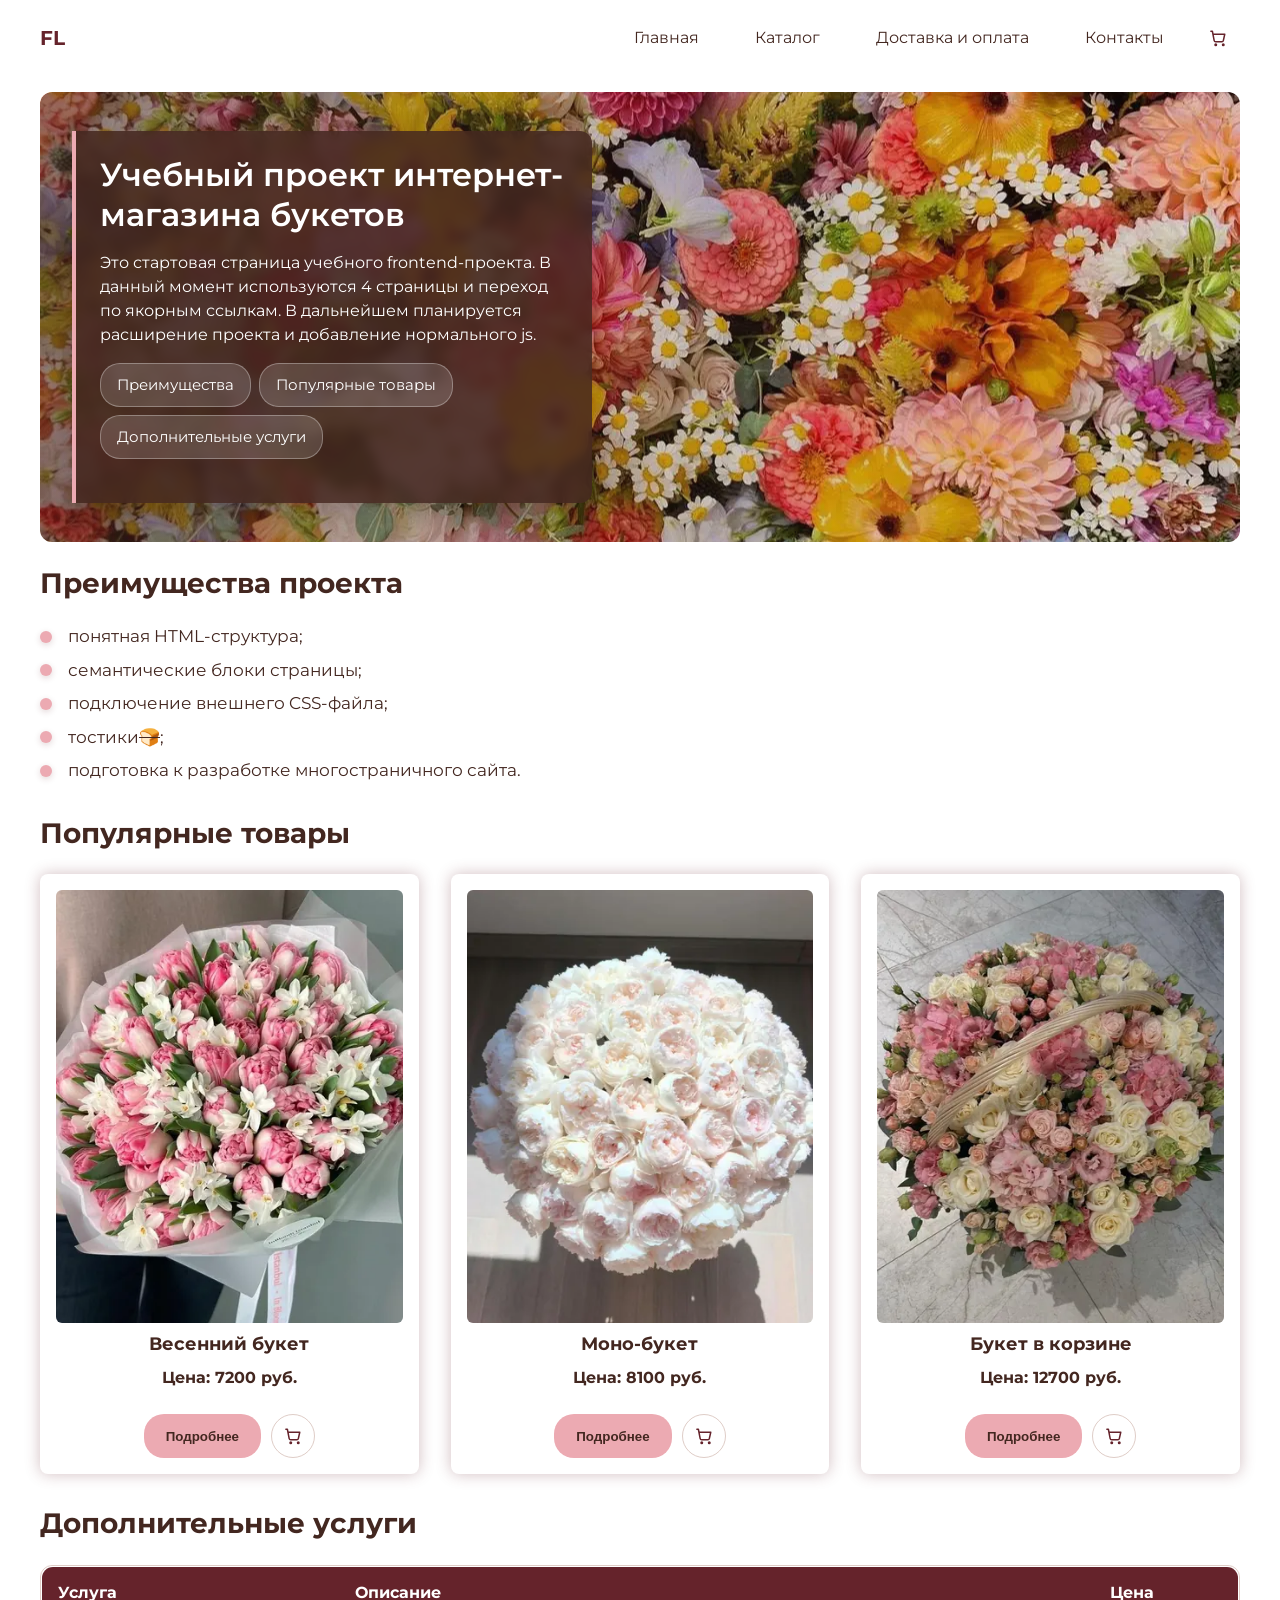
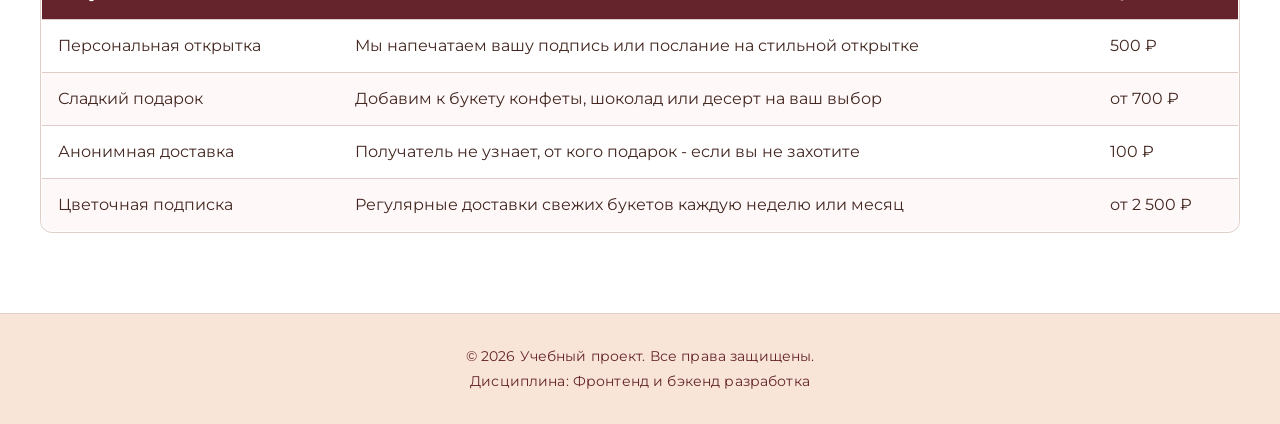
==== commit f758f8d7: "pr3" ====
--- a/index.html
+++ b/index.html
@@ -6,8 +6,7 @@
     <title>Учебный интернет-магазин цветов</title>
     <link rel="preconnect" href="https://fonts.googleapis.com">
     <link rel="preconnect" href="https://fonts.gstatic.com" crossorigin>
-    <link rel="preload" as="style" href="https://fonts.googleapis.com/css2?family=Montserrat:wght@300;400;700&display=swap" onload="this.onload=null;this.rel='stylesheet'">
-    <noscript><link rel="stylesheet" href="https://fonts.googleapis.com/css2?family=Montserrat:wght@300;400;700&display=swap"></noscript>
+    <link rel="stylesheet" href="https://fonts.googleapis.com/css2?family=Montserrat:wght@300;400;700&display=swap">
     <link rel="preload" as="image" href="images/hero-640.webp" type="image/webp" media="(max-width: 767px)" fetchpriority="high" />
     <link rel="preload" as="image" href="images/hero-1200.webp" type="image/webp" media="(min-width: 768px)" fetchpriority="high" />
     <link rel="stylesheet" href="css/style.css" />
@@ -80,7 +79,7 @@
           <li>понятная HTML-структура;</li>
           <li>семантические блоки страницы;</li>
           <li>подключение внешнего CSS-файла;</li>
-          <li>тостики🍞;</li>
+          <li>тостики<s>🍞</s>;</li>
           <li>подготовка к разработке многостраничного сайта.</li>
         </ul>
       </section>
